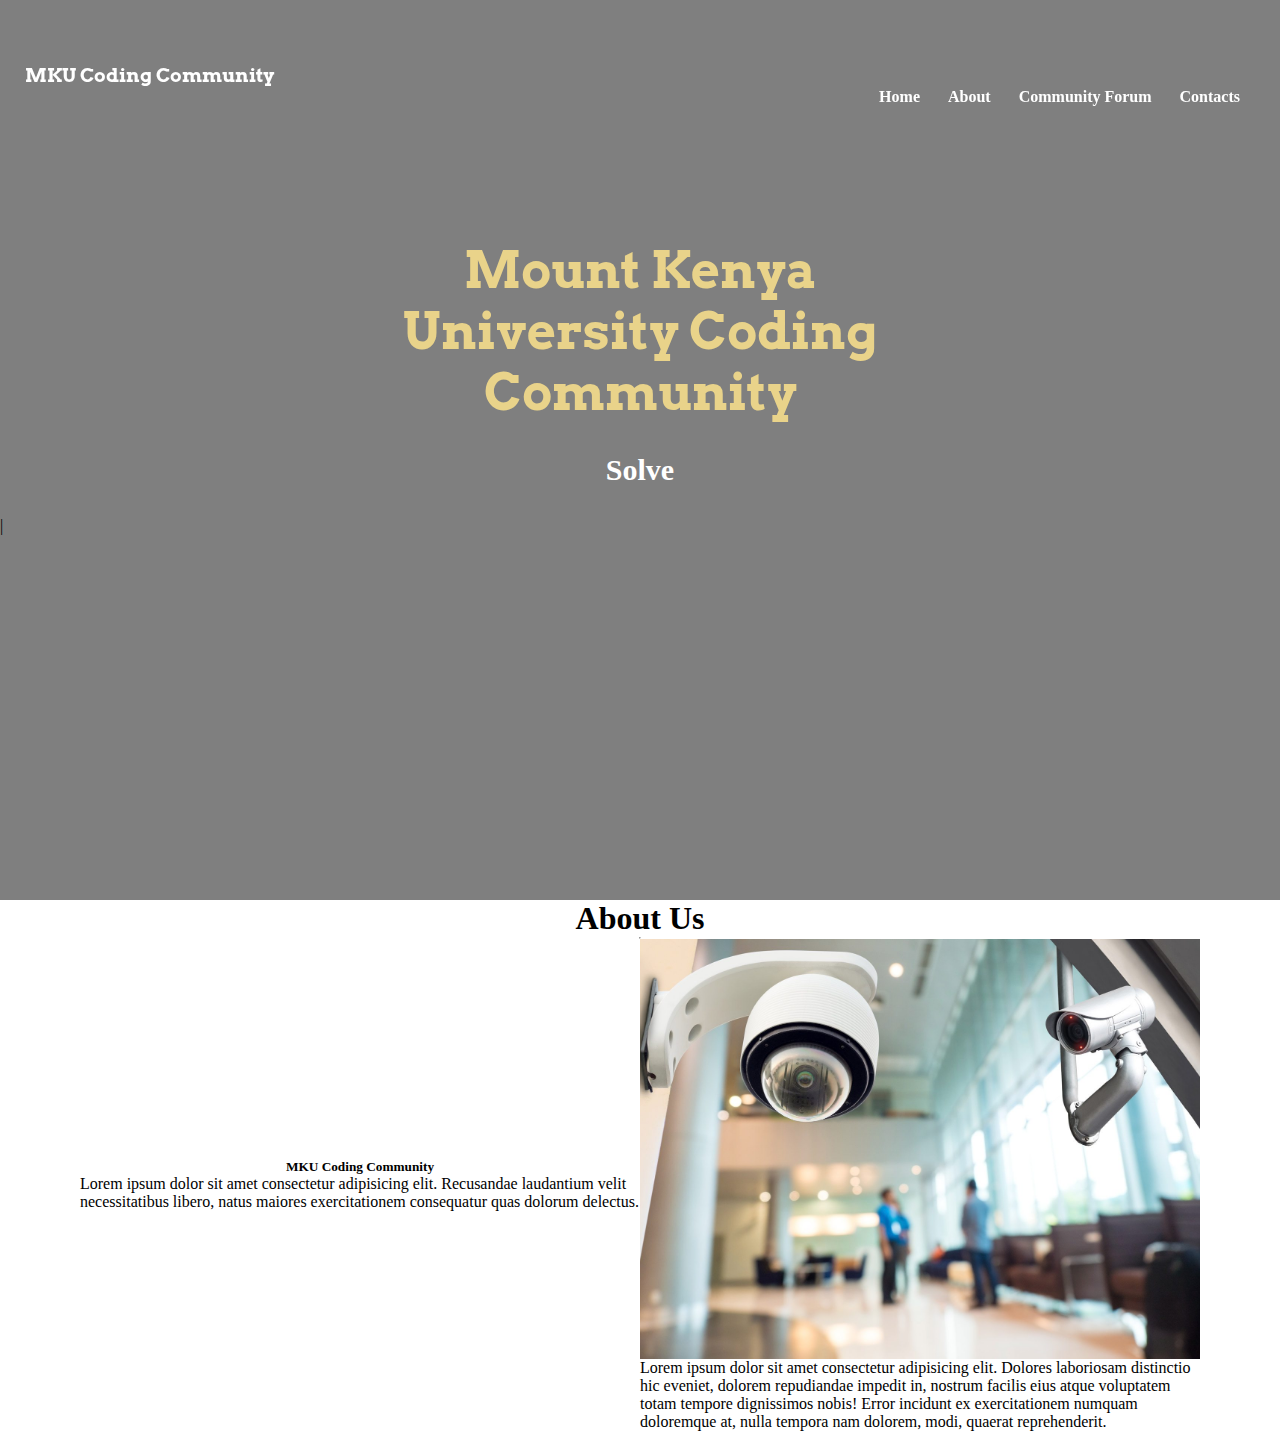
==== Version1.1/index.html @ 2324c1de "working on version1.1 of MKU coding community" ====
<!DOCTYPE html>
<html lang="en">
<head>
    <meta charset="UTF-8">
    <meta http-equiv="X-UA-Compatible" content="IE=edge">
    <meta name="viewport" content="width=device-width, initial-scale=1.0">
    <title>Home:: MKU Coding Community</title>
    <script src="Jquery/jquery-3.4.1.slim.js"></script>
    <script src="js/typed.js/typed.min.js"></script>
    <script src="js/main.js"></script>
    <link rel="stylesheet" href="css/mainstyle.css">
</head>
<body>
    <!-- header -->
    <header>
        <div class="header">
            <div class="header-logo logo">
                <h3>MKU Coding Community</h3>
            </div>

            <!-- Navbar -->

            <nav class="navbar">
                <ul class="menu-nav">
                    <li class="menu-nav__item"><a href="" class="menu-nav__link">Home</a></li>
                    <li class="menu-nav__item"><a href="#about" class="menu-nav__link">About</a></li>
                    <li class="menu-nav__item"><a href="" class="menu-nav__link">Community Forum</a></li>
                    <li class="menu-nav__item"><a href="" class="menu-nav__link">Contacts</a></li>
                </ul>
            </nav>
        </div>
    </header>

    <!-- hero section -->
    <section class="hero">
        <div class="hero-intro">
            <h1 class="hero-title title">Mount Kenya University Coding Community</h1>
            <p class="typed" data-typed-items="Solve challenging problems,
            Collaborate in creating projects, Join technology groups"></p>
        </div>
    </section>

    <section class="about-us" id="about">
        <div class="about-intro">
            <h1 class="about-title">About Us</h1>
            <hr>
        </div>
        <div class="about-content">
            <div class="about-container">
                <div class="split-about__content">
                    <article class="abt__info">
                        <h5>MKU Coding Community</h5>
                        <p>Lorem ipsum dolor sit amet consectetur adipisicing elit. Recusandae laudantium velit necessitatibus libero, natus maiores exercitationem consequatur quas dolorum delectus.</p>
                    </article>
                    <article class="abt__info">
                        <img src="images/improve.jpg" alt="">
                        <p>Lorem ipsum dolor sit amet consectetur adipisicing elit. Dolores laboriosam distinctio hic eveniet, dolorem repudiandae impedit in, nostrum facilis eius atque voluptatem totam tempore dignissimos nobis! Error incidunt ex exercitationem numquam doloremque at, nulla tempora nam dolorem, modi, quaerat reprehenderit.</p>
                    </article>
                </div>
            </div>
        </div>
    </section>
</body>
</html>
---- Version1.1/css/mainstyle.css ----
@import url('https://fonts.googleapis.com/css2?family=Arvo&display=swap');

:root{
    --clr-primary-200: rgb(144, 240, 203);

    --fnt-primary-100: 'Arvo', serif;
}

html{
    scroll-behavior: smooth;
}

*{
    margin: 0;
    padding: 0;
}

a{
    text-decoration: none;
}
ul{
    list-style-type: none;
}

.header{
    position: fixed;
    padding: 4rem 0;
    /* background: var(--clr-primary-200); */
    transition: all 0.5s ease-in-out;
    width: 100%;
}

.header.fixed{
    position: fixed;
    padding: 1rem 0;
    background: var(--clr-primary-200);
    transition: all 0.5s ease-in-out;
}
.header .logo{
    padding-left: 1.5625em;
    color: #fff;
    font-family: var(--fnt-primary-100);
}

.navbar{
    position: fixed;
    top: 4em;
    left: -6px;
    width: 100vw;

}
.navbar.fixed{
    position:fixed;
    top: 1em;
    transition: all 0.5s ease-in-out;
}

@media (min-width: 700px){
    .navbar{
        position: static;
    }
}

.navbar .menu-nav{
    display: flex;
    flex-flow: column wrap;
    align-items: center;
    justify-content: space-evenly;
    margin: 0 1em;
    height: 50vh;
    overflow: hidden;
    transform: translate(-50%, -50%) scale(0);
    transform-origin: top;
    cursor: pointer;
    transition: all 0.5s ease;
}

@media (min-width: 700px){
    .navbar .menu-nav{
        display: block;
        transform:translateY(0);
        background: transparent;
        text-align: right;
        height: 100%;
        overflow: visible;
    }

    .navbar .menu-nav__item{
        display: inline;
        padding-right: 1.5rem;
    }
}

.navbar .menu-nav__link{
    font-weight: 600;
    color: #333;
    padding: 1rem 0;
}

@media (min-width: 701px){
    .navbar .menu-nav__link{
        color: #fff;
    }

    .navbar .menu-nav__link:hover{
        border-bottom: 3px solid #333;
        transition: 0.5s ease;
        padding: 10px 5px;
    }
}

/* hero section */

.hero{
    background: linear-gradient(rgba(0,0,0,0.5), rgba(0,0,0,0.5)), url(../images/12.jpg) no-repeat center/cover;
    height: 100vh;
}


.hero-intro .hero-title{
    max-width: 50.5rem;

}
.hero-intro .title{
    font-weight: 700;
    font-size: 50px;
    display: flex;
    justify-content: center;
    align-items: center;
    padding: 15rem 25rem 0 25rem;
    text-align: center;
    color: rgb(233, 211, 138);
    font-family: var(--fnt-primary-100);
}

.typed{
    color: #fff;
    font-weight: 700;
    font-size: 30px;
    padding: 1em 25rem 1em 25rem;
    text-align: center;

}

/* about us section */

.about-us img{
    height: auto;
    max-width: 100%;
    
}

.about-intro{
    display: flex;
    flex-flow: column;
    align-items: center;
    justify-content: space-evenly;

}

.about-container{
    padding: 0 5rem;
}

.split-about__content{
    display: grid;
    grid-template-columns: 1fr 1fr;
}

.abt__info{
    display: flex;
    flex-flow: column wrap;
    justify-content: center;
    align-items: center;
}
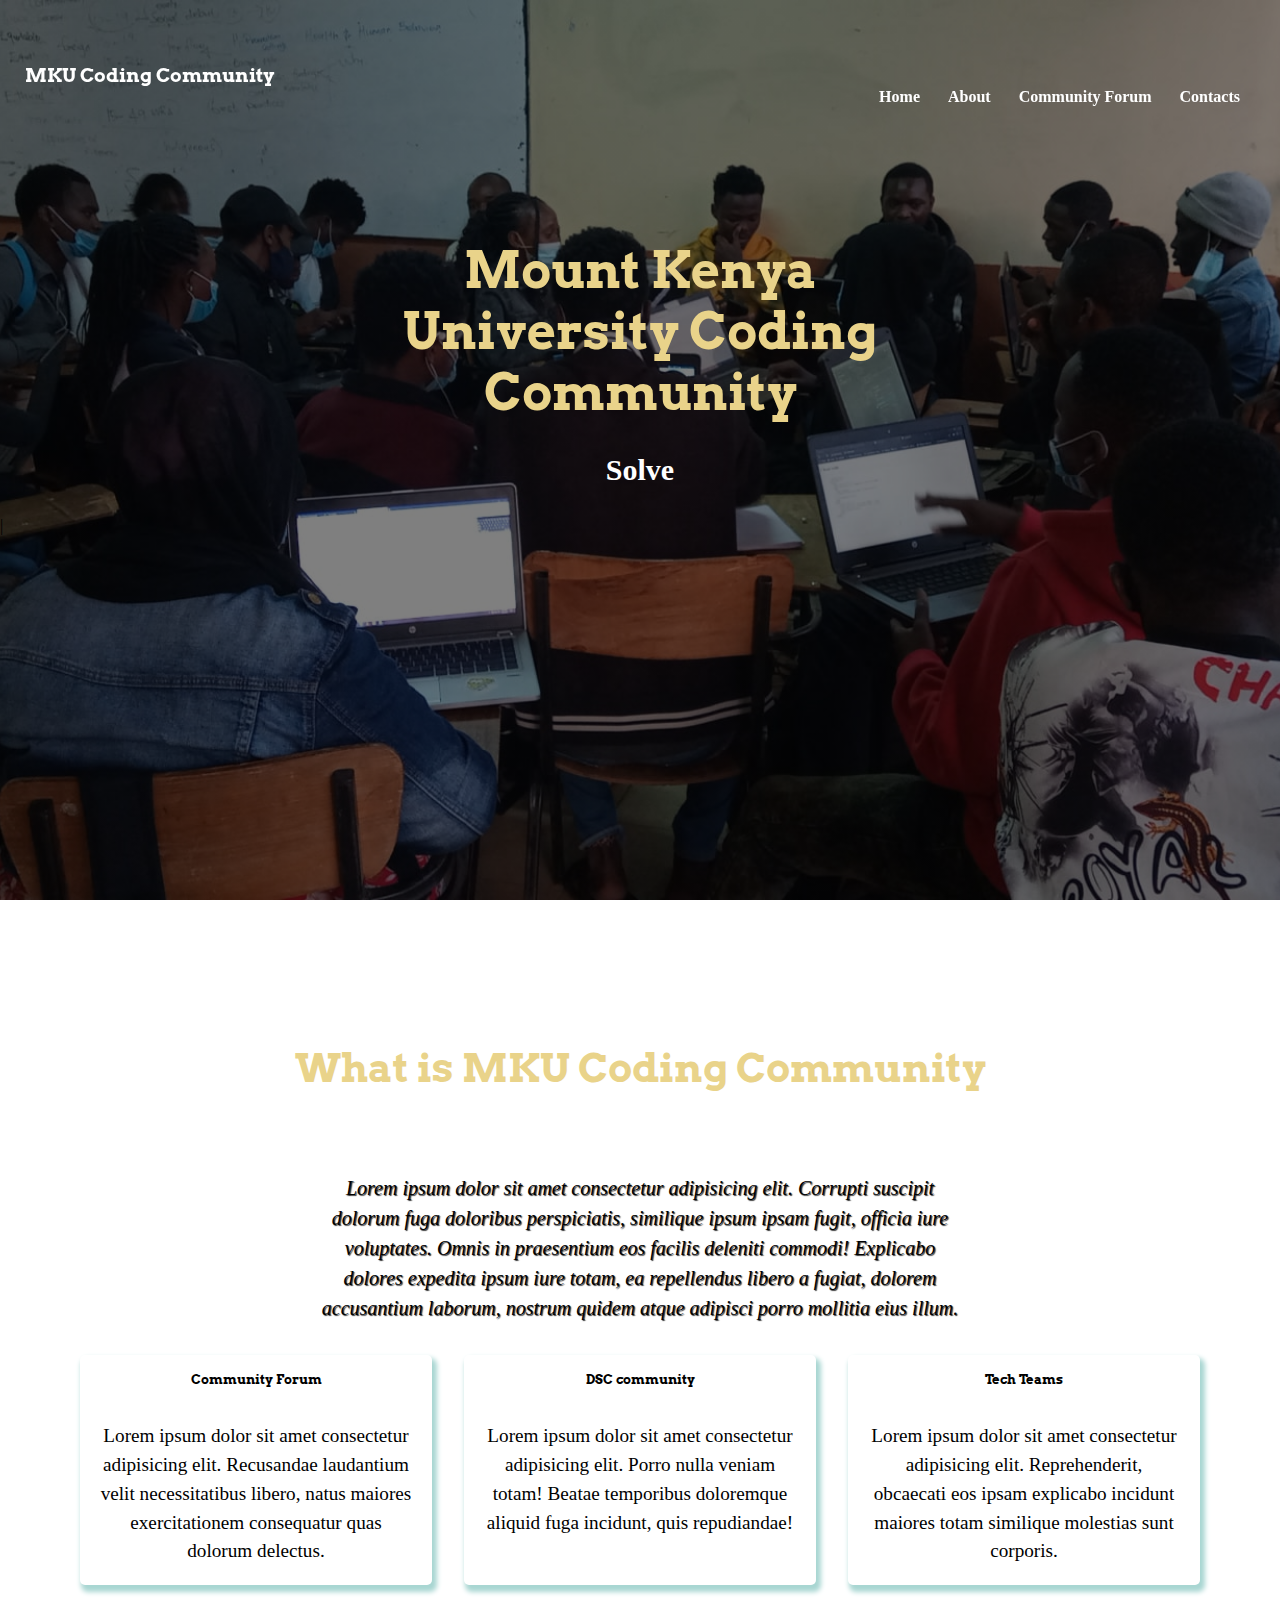
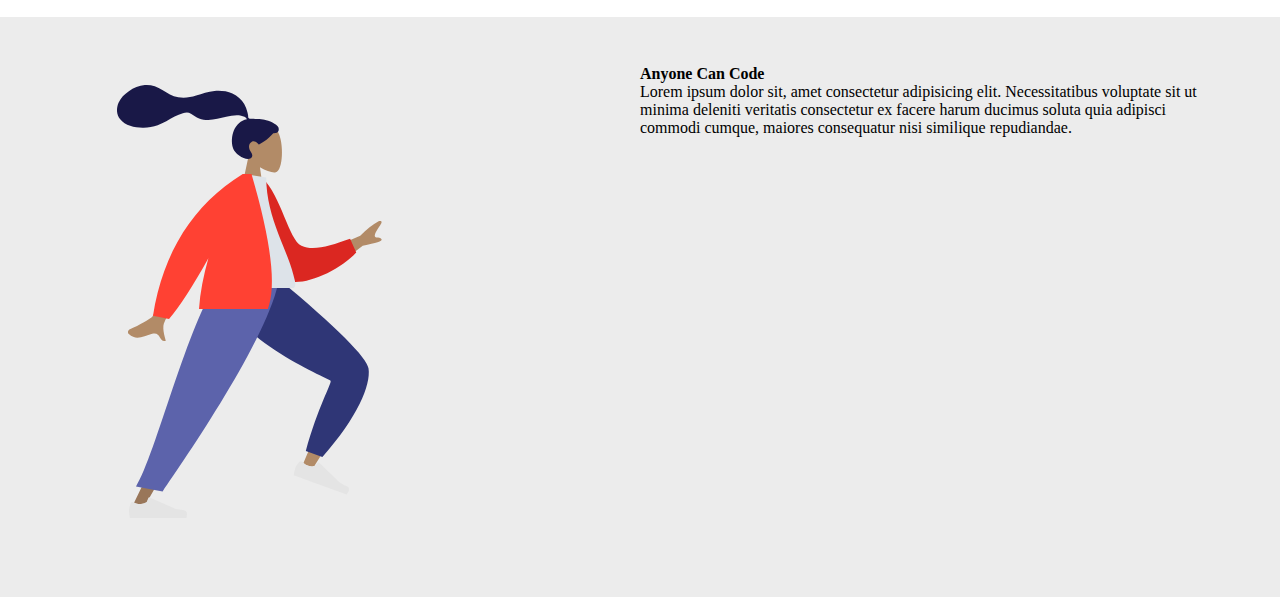
==== commit 3b52c67a: "update: added AOS library, finished with the grid about-section" ====
--- a/Version1.1/index.html
+++ b/Version1.1/index.html
@@ -6,9 +6,16 @@
     <meta name="viewport" content="width=device-width, initial-scale=1.0">
     <title>Home:: MKU Coding Community</title>
     <script src="Jquery/jquery-3.4.1.slim.js"></script>
+
+    <!-- AOS on scroll -->
+    <script src="https://unpkg.com/aos@2.3.1/dist/aos.js"></script>
+
     <script src="js/typed.js/typed.min.js"></script>
     <script src="js/main.js"></script>
     <link rel="stylesheet" href="css/mainstyle.css">
+
+    <!-- AOS on scroll -->
+    <link href="https://unpkg.com/aos@2.3.1/dist/aos.css" rel="stylesheet">
 </head>
 <body>
     <!-- header -->
@@ -41,21 +48,43 @@
     </section>
 
     <section class="about-us" id="about">
-        <div class="about-intro">
-            <h1 class="about-title">About Us</h1>
-            <hr>
+ 
+        <div class="about-container">
+            <div class="about-mku">
+                <h3 class="about-title">What is MKU Coding Community</h5>
+                <p class="about-mku__paragraph">Lorem ipsum dolor sit amet consectetur adipisicing elit. Corrupti suscipit dolorum fuga doloribus perspiciatis, similique ipsum ipsam fugit, officia iure voluptates. Omnis in praesentium eos facilis deleniti commodi! Explicabo dolores expedita ipsum iure totam, ea repellendus libero a fugiat, dolorem accusantium laborum, nostrum quidem atque adipisci porro mollitia eius illum.</p>
+            </div>
         </div>
         <div class="about-content">
             <div class="about-container">
                 <div class="split-about__content">
                     <article class="abt__info">
-                        <h5>MKU Coding Community</h5>
-                        <p>Lorem ipsum dolor sit amet consectetur adipisicing elit. Recusandae laudantium velit necessitatibus libero, natus maiores exercitationem consequatur quas dolorum delectus.</p>
+
+                        <h5 class="abt-info__heading">Community Forum</h5>
+                        <p class="about-paragraph">Lorem ipsum dolor sit amet consectetur adipisicing elit. Recusandae laudantium velit necessitatibus libero, natus maiores exercitationem consequatur quas dolorum delectus.</p>
                     </article>
                     <article class="abt__info">
-                        <img src="images/improve.jpg" alt="">
-                        <p>Lorem ipsum dolor sit amet consectetur adipisicing elit. Dolores laboriosam distinctio hic eveniet, dolorem repudiandae impedit in, nostrum facilis eius atque voluptatem totam tempore dignissimos nobis! Error incidunt ex exercitationem numquam doloremque at, nulla tempora nam dolorem, modi, quaerat reprehenderit.</p>
+                        <h5 class="abt-info__heading">DSC community</h5>
+                        <p class="about-paragraph">Lorem ipsum dolor sit amet consectetur adipisicing elit. Porro nulla veniam totam! Beatae temporibus doloremque aliquid fuga incidunt, quis repudiandae!</p>
                     </article>
+                    <article class="abt__info">
+                        <h5 class="abt-info__heading">Tech Teams</h5>
+                        <p class="about-paragraph">Lorem ipsum dolor sit amet consectetur adipisicing elit. Reprehenderit, obcaecati eos ipsam explicabo incidunt maiores totam similique molestias sunt corporis.</p>
+                    </article>
+                </div>
+            </div>
+        </div>
+    </section>
+
+    <section class="who-codes">
+        <div class="who-container">
+            <div class="split-who">
+                <div data-aos="fade-right" class="images-test">
+                    <span><img src="images/Humaaans/standing-9.svg" alt=""></span>
+                </div>
+                <div class="who-info">
+                    <h4 class="who-info__title">Anyone Can Code</h4>
+                    <p class="who-info__paragraph">Lorem ipsum dolor sit, amet consectetur adipisicing elit. Necessitatibus voluptate sit ut minima deleniti veritatis consectetur ex facere harum ducimus soluta quia adipisci commodi cumque, maiores consequatur nisi similique repudiandae.</p>
                 </div>
             </div>
         </div>
--- a/Version1.1/css/mainstyle.css
+++ b/Version1.1/css/mainstyle.css
@@ -1,8 +1,10 @@
 @import url('https://fonts.googleapis.com/css2?family=Arvo&display=swap');
 
 :root{
-    --clr-primary-200: rgb(144, 240, 203);
-
+    --clr-primary-200: rgba(139, 245, 204, 0.493);
+    --clr-primary-300: rgba(56, 78, 66, 0.493);
+    --clr-headings-700: rgb(233, 211, 138);
+    --clr-bg-primary-100: rgb(236, 236, 236);
     --fnt-primary-100: 'Arvo', serif;
 }
 
@@ -112,10 +114,17 @@
 /* hero section */
 
 .hero{
-    background: linear-gradient(rgba(0,0,0,0.5), rgba(0,0,0,0.5)), url(../images/12.jpg) no-repeat center/cover;
+    background: linear-gradient(rgba(0,0,0,0.5), rgba(0,0,0,0.5)), url(../images/IMG-20210208-WA0022.jpg) no-repeat center/cover;
     height: 100vh;
 }
 
+@media (max-width: 800px){
+    .hero{
+        background: linear-gradient(rgba(0,0,0,0.5), rgba(0,0,0,0.5)), url(../images/IMG-20210208-WA0022.jpg) no-repeat center/cover;
+        height: auto;
+        width: 100vw;
+    }
+}
 
 .hero-intro .hero-title{
     max-width: 50.5rem;
@@ -129,7 +138,7 @@
     align-items: center;
     padding: 15rem 25rem 0 25rem;
     text-align: center;
-    color: rgb(233, 211, 138);
+    color: var(--clr-headings-700);
     font-family: var(--fnt-primary-100);
 }
 
@@ -144,32 +153,100 @@
 
 /* about us section */
 
+.about-us{
+    padding: 2rem 0;
+}
+
 .about-us img{
+    height: 200px;
+    max-width: 100%;
+    
+}
+
+.about-intro{
+    display: flex;
+    flex-flow: column;
+    align-items: center;
+    justify-content: space-evenly;
+    padding: 2rem 0;
+
+}
+
+.about-title{
+    font-size: 40px;
+    font-weight: 700;
+    color: var(--clr-headings-700);
+    font-family: var(--fnt-primary-100);
+    padding: 2em 0;
+}
+.about-mku{
+    padding: 2rem 0;
+    display: flex;
+    align-items: center;
+    flex-flow: column wrap;
+    
+}
+.about-mku__paragraph{
+    text-align: center;
+    max-width: 40rem;
+    line-height: 1.5em;
+    font-weight: 500;
+    text-shadow: 1px 1px 1px #333;
+    font-size: 20px;
+    font-style: italic;
+}
+
+.about-container{
+    padding: 0 5rem;
+}
+
+.split-about__content{
+    display: grid;
+    grid-template-columns: 1fr 1fr 1fr;
+    gap: 2rem;
+}
+
+.abt__info{
+    /* display: flex;
+    flex-flow: column wrap;
+    justify-content: center; */
+    align-items: center;
+    text-align: center;
+    box-shadow: 3px 5px 5px 2px rgb(168, 214, 210);
+    border-radius: 5px;
+}
+
+.abt-info__heading{
+
+    font-weight: 700;
+    font-family: var(--fnt-primary-100);
+    padding: 1rem;
+}
+
+.abt__info .about-paragraph{
+    line-height: 1.5em;
+    font-weight: 500;
+    font-size: 1.2em;
+    padding: 1em;
+}
+
+
+/* Anyone can code section */
+.who-codes{
+    padding: 3rem 0;
+    background-color: var(--clr-bg-primary-100);
+}
+
+.who-codes img{
     height: auto;
     max-width: 100%;
-    
-}
-
-.about-intro{
-    display: flex;
-    flex-flow: column;
-    align-items: center;
-    justify-content: space-evenly;
-
-}
-
-.about-container{
-    padding: 0 5rem;
-}
-
-.split-about__content{
+}
+
+.who-container{
+    padding: 0 4rem;
+}
+
+.split-who{
     display: grid;
     grid-template-columns: 1fr 1fr;
-}
-
-.abt__info{
-    display: flex;
-    flex-flow: column wrap;
-    justify-content: center;
-    align-items: center;
 }